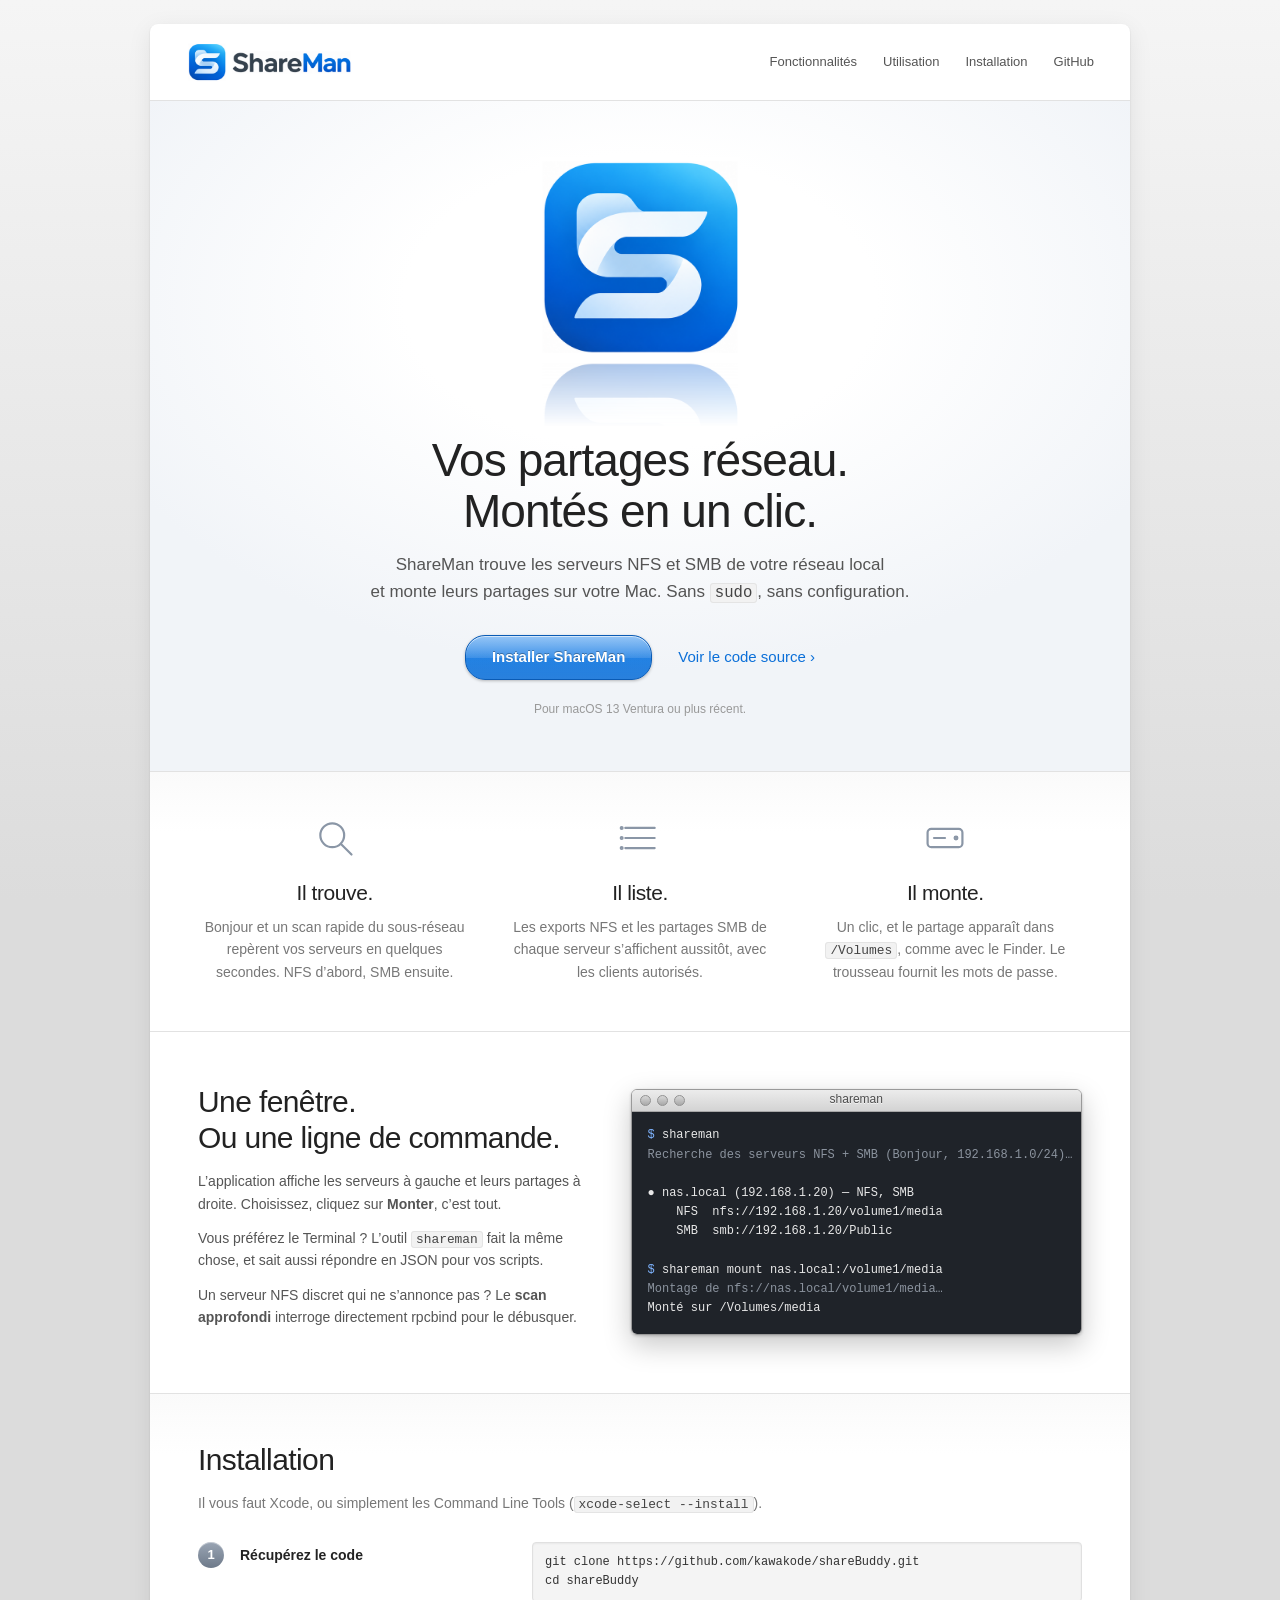
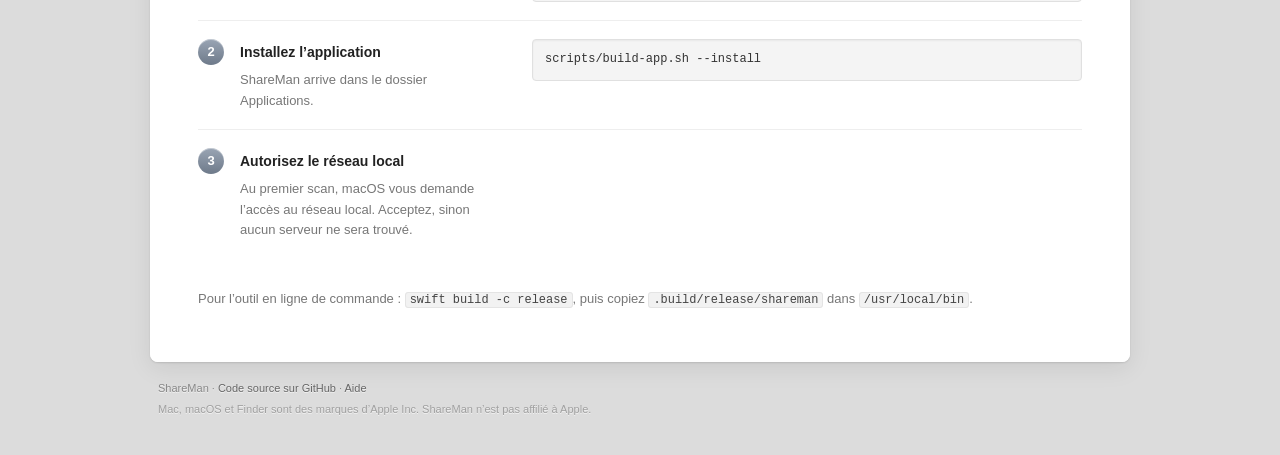
==== docs/index.html @ 9c816a16 "Add README redesign, project website and branding assets - README rewritten: logo header, short feat" ====
<!doctype html>
<html lang="fr">
<head>
  <meta charset="utf-8">
  <meta name="viewport" content="width=device-width, initial-scale=1">
  <title>ShareMan · Vos partages réseau sur Mac</title>
  <meta name="description" content="ShareMan trouve les partages NFS et SMB de votre réseau local et les monte sur votre Mac en un clic.">
  <link rel="icon" type="image/png" href="images/favicon.png">
  <link rel="apple-touch-icon" href="images/apple-touch-icon.png">
  <link rel="stylesheet" href="style.css">
</head>
<body>
  <div class="sheet">

    <header class="topbar">
      <a class="brand" href="#"><img src="images/shareman-logo.png" alt="ShareMan" width="168" height="40"></a>
      <nav>
        <a href="#fonctionnalites">Fonctionnalités</a>
        <a href="#utilisation">Utilisation</a>
        <a href="#installation">Installation</a>
        <a href="https://github.com/kawakode/shareBuddy">GitHub</a>
      </nav>
    </header>

    <section class="hero">
      <div class="icon-stage">
        <img class="icon" src="images/shareman-icon.png" alt="" width="200" height="200">
        <img class="icon reflection" src="images/shareman-icon.png" alt="" width="200" height="200" aria-hidden="true">
      </div>
      <h1>Vos partages réseau.<br>Montés en un clic.</h1>
      <p class="lead">ShareMan trouve les serveurs NFS et SMB de votre réseau local <br class="wide">et monte leurs partages sur votre Mac. Sans <code>sudo</code>, sans configuration.</p>
      <p class="actions">
        <a class="button" href="#installation">Installer ShareMan</a>
        <a class="more" href="https://github.com/kawakode/shareBuddy">Voir le code source ›</a>
      </p>
      <p class="requirements">Pour macOS 13 Ventura ou plus récent.</p>
    </section>

    <section id="fonctionnalites" class="features">
      <article>
        <svg viewBox="0 0 48 48" aria-hidden="true"><circle cx="21" cy="21" r="13"/><path d="M30.5 30.5 42 42"/></svg>
        <h2>Il trouve.</h2>
        <p>Bonjour et un scan rapide du sous-réseau repèrent vos serveurs en quelques secondes. NFS d’abord, SMB ensuite.</p>
      </article>
      <article>
        <svg viewBox="0 0 48 48" aria-hidden="true"><path d="M8 13h32M8 24h32M8 35h32"/><circle cx="4" cy="13" r="1"/><circle cx="4" cy="24" r="1"/><circle cx="4" cy="35" r="1"/></svg>
        <h2>Il liste.</h2>
        <p>Les exports NFS et les partages SMB de chaque serveur s’affichent aussitôt, avec les clients autorisés.</p>
      </article>
      <article>
        <svg viewBox="0 0 48 48" aria-hidden="true"><rect x="5" y="14" width="38" height="20" rx="4"/><path d="M12 24h12"/><circle cx="36" cy="24" r="1.5"/></svg>
        <h2>Il monte.</h2>
        <p>Un clic, et le partage apparaît dans <code>/Volumes</code>, comme avec le Finder. Le trousseau fournit les mots de passe.</p>
      </article>
    </section>

    <section id="utilisation" class="usage">
      <div class="usage-text">
        <h2>Une fenêtre. <br>Ou une ligne de commande.</h2>
        <p>L’application affiche les serveurs à gauche et leurs partages à droite. Choisissez, cliquez sur <strong>Monter</strong>, c’est tout.</p>
        <p>Vous préférez le Terminal&nbsp;? L’outil <code>shareman</code> fait la même chose, et sait aussi répondre en JSON pour vos scripts.</p>
        <p>Un serveur NFS discret qui ne s’annonce pas&nbsp;? Le <strong>scan approfondi</strong> interroge directement rpcbind pour le débusquer.</p>
      </div>
      <figure class="terminal" aria-label="Exemple dans le Terminal">
        <div class="titlebar"><span></span><span></span><span></span><b>shareman</b></div>
<pre><span class="prompt">$</span> shareman
<span class="dim">Recherche des serveurs NFS + SMB (Bonjour, 192.168.1.0/24)…</span>

● nas.local (192.168.1.20) — NFS, SMB
    NFS  nfs://192.168.1.20/volume1/media
    SMB  smb://192.168.1.20/Public

<span class="prompt">$</span> shareman mount nas.local:/volume1/media
<span class="dim">Montage de nfs://nas.local/volume1/media…</span>
Monté sur /Volumes/media</pre>
      </figure>
    </section>

    <section id="installation" class="install">
      <h2>Installation</h2>
      <p class="sub">Il vous faut Xcode, ou simplement les Command Line Tools (<code>xcode-select --install</code>).</p>
      <ol>
        <li>
          <h3>Récupérez le code</h3>
          <pre>git clone https://github.com/kawakode/shareBuddy.git
cd shareBuddy</pre>
        </li>
        <li>
          <h3>Installez l’application</h3>
          <pre>scripts/build-app.sh --install</pre>
          <p>ShareMan arrive dans le dossier Applications.</p>
        </li>
        <li>
          <h3>Autorisez le réseau local</h3>
          <p>Au premier scan, macOS vous demande l’accès au réseau local. Acceptez, sinon aucun serveur ne sera trouvé.</p>
        </li>
      </ol>
      <p class="cli-note">Pour l’outil en ligne de commande&nbsp;: <code>swift build -c release</code>, puis copiez <code>.build/release/shareman</code> dans <code>/usr/local/bin</code>.</p>
    </section>

  </div>

  <footer>
    <p>ShareMan · <a href="https://github.com/kawakode/shareBuddy">Code source sur GitHub</a> · <a href="https://github.com/kawakode/shareBuddy#problèmes-courants">Aide</a></p>
    <p class="legal">Mac, macOS et Finder sont des marques d’Apple Inc. ShareMan n’est pas affilié à Apple.</p>
  </footer>
</body>
</html>
---- docs/style.css ----
/* ShareMan — a simple page in the spirit of late-2000s Mac software sites:
   white sheet on soft grey, quiet typography, one glossy button, a reflection. */

:root {
  --text: #333;
  --muted: #777;
  --faint: #999;
  --rule: #e2e2e2;
  --blue: #0b6fd8;
  --blue-dark: #0a58b0;
  --sheet: #fff;
  --font: "Lucida Grande", "Lucida Sans Unicode", "Helvetica Neue", Helvetica, Arial, sans-serif;
  --display: "Helvetica Neue", Helvetica, Arial, sans-serif;
  --mono: Menlo, Monaco, "SF Mono", Consolas, monospace;
}

* { box-sizing: border-box; }

html { -webkit-text-size-adjust: 100%; }

body {
  margin: 0;
  padding: 24px 16px 0;
  font: 14px/1.6 var(--font);
  color: var(--text);
  background: #dcdcdc linear-gradient(#f5f5f5, #dcdcdc 900px) no-repeat;
  -webkit-font-smoothing: antialiased;
}

a { color: var(--blue); text-decoration: none; }
a:hover { text-decoration: underline; }

code {
  font: 0.92em var(--mono);
  color: #444;
  background: #f2f2f2;
  border: 1px solid #e4e4e4;
  border-radius: 3px;
  padding: 0 4px;
}

/* The white sheet */

.sheet {
  max-width: 980px;
  margin: 0 auto;
  background: var(--sheet);
  border-radius: 8px;
  box-shadow: 0 1px 2px rgba(0, 0, 0, 0.12), 0 6px 24px rgba(0, 0, 0, 0.08);
  overflow: hidden;
}

/* Top bar */

.topbar {
  display: flex;
  align-items: center;
  justify-content: space-between;
  flex-wrap: wrap;
  gap: 8px 24px;
  padding: 18px 36px;
  border-bottom: 1px solid var(--rule);
}

.brand img { display: block; height: 40px; width: auto; }

.topbar nav { display: flex; flex-wrap: wrap; gap: 4px 26px; font-size: 13px; }
.topbar nav a { color: #555; }
.topbar nav a:hover { color: var(--blue); text-decoration: none; }

/* Hero */

.hero {
  text-align: center;
  padding: 56px 24px 52px;
  background: radial-gradient(ellipse 60% 55% at 50% 30%, #fff 40%, #f1f4f8 100%);
}

.icon-stage {
  position: relative;
  width: 200px;
  height: 270px;
  margin: 0 auto 8px;
}

.icon { display: block; width: 200px; height: 200px; }

.reflection {
  transform: scaleY(-1);
  opacity: 0.35;
  -webkit-mask-image: linear-gradient(to top, #000 0%, transparent 34%);
          mask-image: linear-gradient(to top, #000 0%, transparent 34%);
  margin-top: 2px;
}

h1, h2 {
  font-family: var(--display);
  color: #222;
  letter-spacing: -0.02em;
}

h1 {
  margin: 0 0 16px;
  font-size: 46px;
  line-height: 1.1;
  font-weight: 300;
}

.lead {
  margin: 0 auto;
  max-width: 640px;
  font-size: 17px;
  line-height: 1.55;
  color: #555;
}

.actions {
  margin: 30px 0 0;
  display: flex;
  justify-content: center;
  align-items: center;
  flex-wrap: wrap;
  gap: 14px 26px;
}

/* The one glossy button */

.button {
  display: inline-block;
  padding: 9px 26px 10px;
  font-size: 15px;
  font-weight: bold;
  color: #fff;
  text-shadow: 0 -1px 0 rgba(0, 0, 0, 0.3);
  border: 1px solid #0a5bb5;
  border-radius: 20px;
  background:
    linear-gradient(rgba(255, 255, 255, 0.45), rgba(255, 255, 255, 0.12) 50%, rgba(255, 255, 255, 0) 51%, rgba(255, 255, 255, 0.12)),
    linear-gradient(#3d95ef, #0b6fd8);
  box-shadow: inset 0 1px 0 rgba(255, 255, 255, 0.6), 0 1px 3px rgba(0, 0, 0, 0.25);
}
.button:hover { text-decoration: none; filter: brightness(1.06); }
.button:active { filter: brightness(0.94); box-shadow: inset 0 1px 3px rgba(0, 0, 0, 0.3); }

.more { font-size: 15px; }

.requirements { margin: 20px 0 0; font-size: 12px; color: var(--faint); }

/* Three features */

.features {
  display: grid;
  grid-template-columns: repeat(3, minmax(0, 1fr));
  gap: 32px;
  padding: 44px 48px 48px;
  border-top: 1px solid var(--rule);
  background: linear-gradient(#fafafa, #fff 60px);
}

.features article { text-align: center; }

.features svg {
  width: 44px;
  height: 44px;
  fill: none;
  stroke: #8a96a6;
  stroke-width: 2.4;
  stroke-linecap: round;
  stroke-linejoin: round;
}

.features h2 { margin: 10px 0 6px; font-size: 21px; font-weight: 400; }
.features p { margin: 0 auto; max-width: 260px; color: var(--muted); }

/* App or Terminal */

.usage {
  display: grid;
  grid-template-columns: minmax(0, 1fr) minmax(0, 1.15fr);
  gap: 40px;
  align-items: center;
  padding: 52px 48px;
  border-top: 1px solid var(--rule);
}

.usage h2, .install h2 { margin: 0 0 14px; font-size: 30px; font-weight: 300; line-height: 1.2; }
.usage p { color: #555; margin: 0 0 12px; }

.terminal {
  margin: 0;
  border-radius: 6px;
  overflow: hidden;
  border: 1px solid #9a9a9a;
  box-shadow: 0 10px 28px rgba(0, 0, 0, 0.22), 0 1px 3px rgba(0, 0, 0, 0.2);
}

.titlebar {
  position: relative;
  height: 22px;
  background: linear-gradient(#ececec, #d3d3d3);
  border-bottom: 1px solid #a7a7a7;
  padding: 5px 8px;
  text-align: center;
}
.titlebar span {
  float: left;
  width: 11px;
  height: 11px;
  margin-right: 6px;
  border-radius: 50%;
  background: linear-gradient(#d7d7d7, #a9a9a9);
  border: 1px solid #929292;
}
.titlebar b {
  position: absolute;
  left: 0;
  right: 0;
  top: 2px;
  font: 12px var(--font);
  color: #4d4d4d;
  text-shadow: 0 1px 0 rgba(255, 255, 255, 0.7);
}

.terminal pre {
  margin: 0;
  padding: 14px 16px 16px;
  font: 12px/1.6 var(--mono);
  color: #e8e8e8;
  background: #1f2329;
  overflow-x: auto;
}
.terminal .prompt { color: #7fb4ff; }
.terminal .dim { color: #8b939e; }

/* Installation */

.install {
  padding: 48px 48px 52px;
  border-top: 1px solid var(--rule);
  background: linear-gradient(#fafafa, #fff 60px);
}
.install .sub { margin: 0 0 28px; color: var(--muted); }

.install ol {
  list-style: none;
  margin: 0;
  padding: 0;
  counter-reset: step;
}

.install li {
  counter-increment: step;
  position: relative;
  display: grid;
  grid-template-columns: minmax(0, 260px) minmax(0, 1fr);
  gap: 6px 32px;
  align-items: start;
  padding: 18px 0 18px 42px;
  border-top: 1px solid #eee;
}
.install li:first-child { border-top: 0; padding-top: 0; }
.install li:first-child::before { top: 0; }
.install li::before {
  content: counter(step);
  position: absolute;
  left: 0;
  top: 18px;
  width: 26px;
  height: 26px;
  border-radius: 50%;
  font: bold 13px/26px var(--font);
  text-align: center;
  color: #fff;
  background: linear-gradient(#9aa5b4, #6e7a8a);
  box-shadow: inset 0 1px 0 rgba(255, 255, 255, 0.4);
}

.install h3 { margin: 2px 0 0; font-size: 14px; color: #222; grid-column: 1; }
.install li p { margin: 0; color: var(--muted); font-size: 13px; grid-column: 1; }
.install li pre { grid-column: 2; grid-row: 1 / span 2; }

.install pre {
  margin: 0;
  padding: 10px 12px;
  font: 12px/1.6 var(--mono);
  color: #333;
  background: #f4f4f4;
  border: 1px solid #e0e0e0;
  border-radius: 4px;
  box-shadow: inset 0 1px 2px rgba(0, 0, 0, 0.05);
  overflow-x: auto;
}

.cli-note { margin: 30px 0 0; font-size: 13px; color: var(--muted); }

/* Footer */

footer {
  max-width: 980px;
  margin: 0 auto;
  padding: 18px 8px 32px;
  font-size: 11px;
  color: #888;
  text-shadow: 0 1px 0 rgba(255, 255, 255, 0.6);
}
footer p { margin: 0 0 4px; }
footer a { color: #666; }
footer .legal { color: #a0a0a0; }

/* Narrow screens */

@media (max-width: 760px) {
  body { padding-top: 0; }
  .sheet { border-radius: 0 0 8px 8px; margin: 0 -16px; }
  .topbar { padding: 14px 16px; justify-content: center; }
  .hero { padding: 40px 16px 44px; }
  h1 { font-size: 34px; }
  .lead { font-size: 16px; }
  br.wide { display: none; }
  .features, .usage, .install { padding-left: 16px; padding-right: 16px; }
  .features, .usage { grid-template-columns: 1fr; }
  .install li { grid-template-columns: minmax(0, 1fr); }
  .install li pre { grid-column: 1; grid-row: auto; }
  .usage h2 br { display: none; }
  footer { text-align: center; }
}
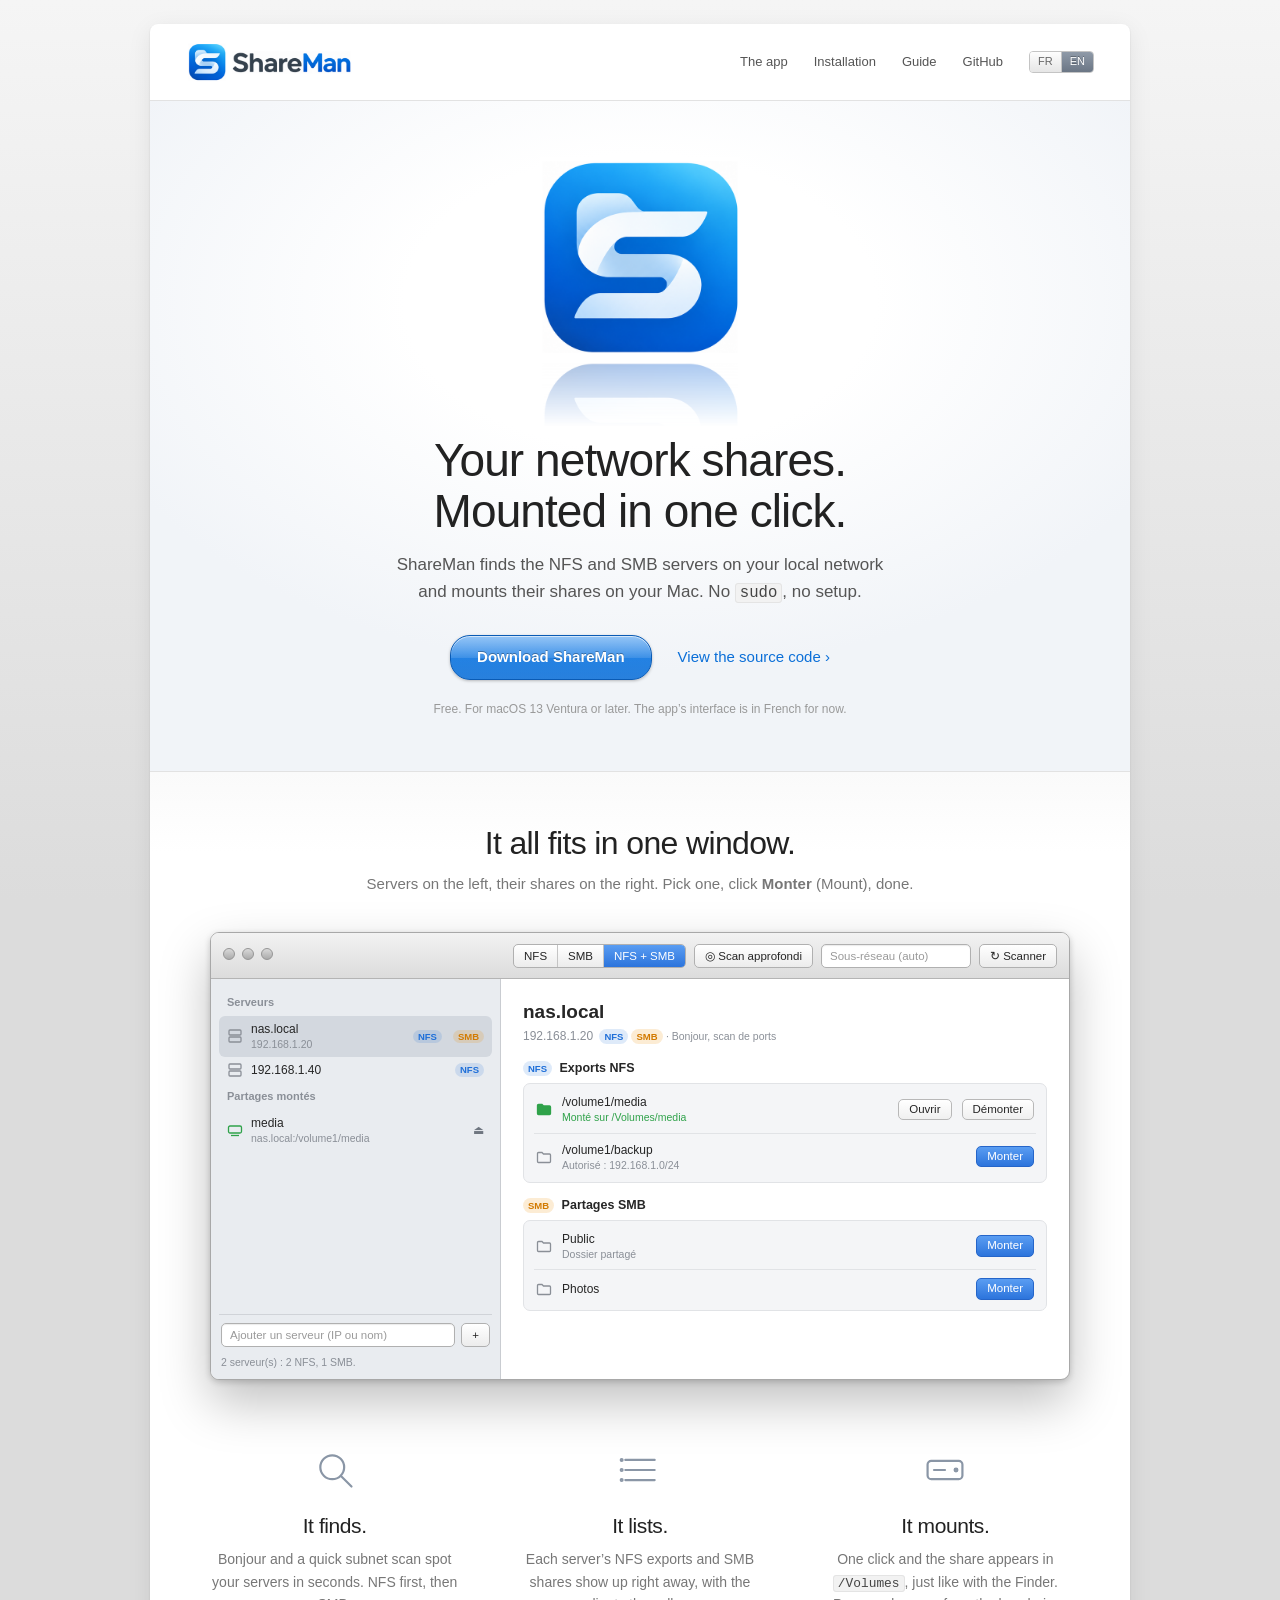
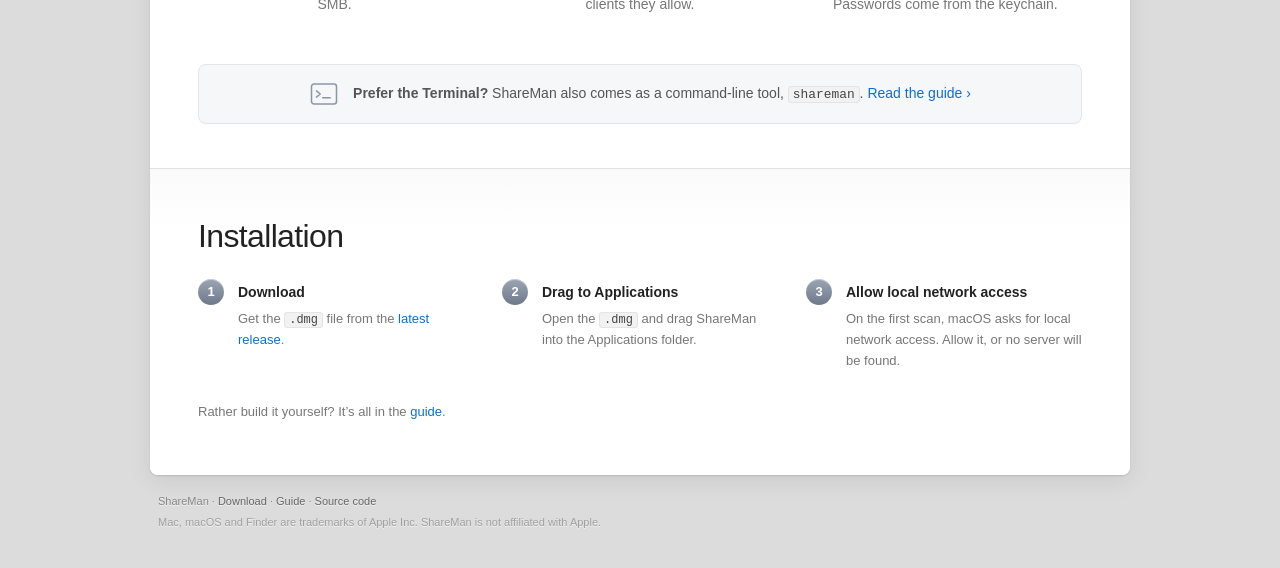
==== commit 1c32b17e: "Site: show the app first, add a bilingual guide, link downloads - Home page leads with an illustrati" ====
--- a/docs/index.html
+++ b/docs/index.html
@@ -1,24 +1,26 @@
 <!doctype html>
-<html lang="fr">
+<html lang="fr" data-title-fr="ShareMan · Vos partages réseau sur Mac" data-title-en="ShareMan · Your network shares on the Mac">
 <head>
   <meta charset="utf-8">
   <meta name="viewport" content="width=device-width, initial-scale=1">
-  <title>ShareMan · Vos partages réseau sur Mac</title>
-  <meta name="description" content="ShareMan trouve les partages NFS et SMB de votre réseau local et les monte sur votre Mac en un clic.">
+  <title>ShareMan</title>
+  <meta name="description" content="ShareMan trouve les partages NFS et SMB de votre réseau local et les monte sur votre Mac en un clic. ShareMan finds the NFS and SMB shares on your local network and mounts them on your Mac in one click.">
   <link rel="icon" type="image/png" href="images/favicon.png">
   <link rel="apple-touch-icon" href="images/apple-touch-icon.png">
   <link rel="stylesheet" href="style.css">
+  <script src="site.js"></script>
 </head>
 <body>
   <div class="sheet">
 
     <header class="topbar">
-      <a class="brand" href="#"><img src="images/shareman-logo.png" alt="ShareMan" width="168" height="40"></a>
+      <a class="brand" href="./"><img src="images/shareman-logo.png" alt="ShareMan" width="168" height="40"></a>
       <nav>
-        <a href="#fonctionnalites">Fonctionnalités</a>
-        <a href="#utilisation">Utilisation</a>
+        <a href="#interface"><span lang="fr">L’application</span><span lang="en">The app</span></a>
         <a href="#installation">Installation</a>
+        <a href="guide.html"><span lang="fr">Guide</span><span lang="en">Guide</span></a>
         <a href="https://github.com/kawakode/shareBuddy">GitHub</a>
+        <span class="lang-switch"><a href="#" data-set-lang="fr" hreflang="fr">FR</a><a href="#" data-set-lang="en" hreflang="en">EN</a></span>
       </nav>
     </header>
 
@@ -27,82 +29,155 @@
         <img class="icon" src="images/shareman-icon.png" alt="" width="200" height="200">
         <img class="icon reflection" src="images/shareman-icon.png" alt="" width="200" height="200" aria-hidden="true">
       </div>
-      <h1>Vos partages réseau.<br>Montés en un clic.</h1>
-      <p class="lead">ShareMan trouve les serveurs NFS et SMB de votre réseau local <br class="wide">et monte leurs partages sur votre Mac. Sans <code>sudo</code>, sans configuration.</p>
+      <h1 lang="fr">Vos partages réseau.<br>Montés en un clic.</h1>
+      <h1 lang="en">Your network shares.<br>Mounted in one click.</h1>
+      <p class="lead" lang="fr">ShareMan trouve les serveurs NFS et SMB de votre réseau local <br class="wide">et monte leurs partages sur votre Mac. Sans <code>sudo</code>, sans configuration.</p>
+      <p class="lead" lang="en">ShareMan finds the NFS and SMB servers on your local network <br class="wide">and mounts their shares on your Mac. No <code>sudo</code>, no setup.</p>
       <p class="actions">
-        <a class="button" href="#installation">Installer ShareMan</a>
-        <a class="more" href="https://github.com/kawakode/shareBuddy">Voir le code source ›</a>
+        <a class="button" href="https://github.com/kawakode/shareBuddy/releases/latest"><span lang="fr">Télécharger ShareMan</span><span lang="en">Download ShareMan</span></a>
+        <a class="more" href="https://github.com/kawakode/shareBuddy"><span lang="fr">Voir le code source ›</span><span lang="en">View the source code ›</span></a>
       </p>
-      <p class="requirements">Pour macOS 13 Ventura ou plus récent.</p>
+      <p class="requirements" lang="fr">Gratuit. Pour macOS 13 Ventura ou plus récent.</p>
+      <p class="requirements" lang="en">Free. For macOS 13 Ventura or later. The app’s interface is in French for now.</p>
     </section>
 
-    <section id="fonctionnalites" class="features">
+    <section id="interface" class="showcase">
+      <h2 lang="fr">Tout tient dans une fenêtre.</h2>
+      <h2 lang="en">It all fits in one window.</h2>
+      <p class="sub" lang="fr">Les serveurs à gauche, leurs partages à droite. Choisissez, cliquez sur <strong>Monter</strong>, c’est tout.</p>
+      <p class="sub" lang="en">Servers on the left, their shares on the right. Pick one, click <strong>Monter</strong> (Mount), done.</p>
+
+      <div class="app-frame" role="img" aria-label="ShareMan">
+        <div class="app-window" aria-hidden="true">
+          <div class="app-toolbar">
+            <span class="dots"><i></i><i></i><i></i></span>
+            <span class="tb-spacer"></span>
+            <span class="segmented"><b>NFS</b><b>SMB</b><b class="on">NFS + SMB</b></span>
+            <span class="tb-button">◎ Scan approfondi</span>
+            <span class="tb-field">Sous-réseau (auto)</span>
+            <span class="tb-button">↻ Scanner</span>
+          </div>
+          <div class="app-body">
+            <div class="app-sidebar">
+              <div class="sb-section">Serveurs</div>
+              <div class="sb-row selected">
+                <svg viewBox="0 0 16 16"><rect x="2" y="2" width="12" height="5" rx="1"/><rect x="2" y="9" width="12" height="5" rx="1"/></svg>
+                <span class="sb-name">nas.local<small>192.168.1.20</small></span>
+                <em class="badge nfs">NFS</em><em class="badge smb">SMB</em>
+              </div>
+              <div class="sb-row">
+                <svg viewBox="0 0 16 16"><rect x="2" y="2" width="12" height="5" rx="1"/><rect x="2" y="9" width="12" height="5" rx="1"/></svg>
+                <span class="sb-name">192.168.1.40</span>
+                <em class="badge nfs">NFS</em>
+              </div>
+              <div class="sb-section">Partages montés</div>
+              <div class="sb-row">
+                <svg class="green" viewBox="0 0 16 16"><rect x="1.5" y="4" width="13" height="7" rx="1.5"/><path d="M4 13.5h8"/></svg>
+                <span class="sb-name">media<small>nas.local:/volume1/media</small></span>
+                <span class="sb-icons">⏏</span>
+              </div>
+              <div class="sb-bottom">
+                <span class="sb-add"><span class="tb-field">Ajouter un serveur (IP ou nom)</span><span class="tb-button">+</span></span>
+                <span class="sb-status">2 serveur(s) : 2 NFS, 1 SMB.</span>
+              </div>
+            </div>
+            <div class="app-detail">
+              <div class="d-title">nas.local</div>
+              <div class="d-meta">192.168.1.20 <em class="badge nfs">NFS</em><em class="badge smb">SMB</em> <small>· Bonjour, scan de ports</small></div>
+
+              <div class="d-group">
+                <div class="d-label"><em class="badge nfs">NFS</em> Exports NFS</div>
+                <div class="d-box">
+                  <div class="d-row">
+                    <svg class="green filled" viewBox="0 0 16 16"><path d="M1.5 4.5a1 1 0 0 1 1-1h3.5l1.5 1.5h6a1 1 0 0 1 1 1v6.5a1 1 0 0 1-1 1h-11a1 1 0 0 1-1-1z"/></svg>
+                    <span class="d-path">/volume1/media<small class="green">Monté sur /Volumes/media</small></span>
+                    <span class="btn">Ouvrir</span><span class="btn">Démonter</span>
+                  </div>
+                  <div class="d-row">
+                    <svg viewBox="0 0 16 16"><path d="M1.5 4.5a1 1 0 0 1 1-1h3.5l1.5 1.5h6a1 1 0 0 1 1 1v6.5a1 1 0 0 1-1 1h-11a1 1 0 0 1-1-1z"/></svg>
+                    <span class="d-path">/volume1/backup<small>Autorisé : 192.168.1.0/24</small></span>
+                    <span class="btn primary">Monter</span>
+                  </div>
+                </div>
+              </div>
+
+              <div class="d-group">
+                <div class="d-label"><em class="badge smb">SMB</em> Partages SMB</div>
+                <div class="d-box">
+                  <div class="d-row">
+                    <svg viewBox="0 0 16 16"><path d="M1.5 4.5a1 1 0 0 1 1-1h3.5l1.5 1.5h6a1 1 0 0 1 1 1v6.5a1 1 0 0 1-1 1h-11a1 1 0 0 1-1-1z"/></svg>
+                    <span class="d-path">Public<small>Dossier partagé</small></span>
+                    <span class="btn primary">Monter</span>
+                  </div>
+                  <div class="d-row">
+                    <svg viewBox="0 0 16 16"><path d="M1.5 4.5a1 1 0 0 1 1-1h3.5l1.5 1.5h6a1 1 0 0 1 1 1v6.5a1 1 0 0 1-1 1h-11a1 1 0 0 1-1-1z"/></svg>
+                    <span class="d-path">Photos</span>
+                    <span class="btn primary">Monter</span>
+                  </div>
+                </div>
+              </div>
+            </div>
+          </div>
+        </div>
+      </div>
+    </section>
+
+    <section class="features">
       <article>
         <svg viewBox="0 0 48 48" aria-hidden="true"><circle cx="21" cy="21" r="13"/><path d="M30.5 30.5 42 42"/></svg>
-        <h2>Il trouve.</h2>
-        <p>Bonjour et un scan rapide du sous-réseau repèrent vos serveurs en quelques secondes. NFS d’abord, SMB ensuite.</p>
+        <h2 lang="fr">Il trouve.</h2><h2 lang="en">It finds.</h2>
+        <p lang="fr">Bonjour et un scan rapide du sous-réseau repèrent vos serveurs en quelques secondes. NFS d’abord, SMB ensuite.</p>
+        <p lang="en">Bonjour and a quick subnet scan spot your servers in seconds. NFS first, then SMB.</p>
       </article>
       <article>
         <svg viewBox="0 0 48 48" aria-hidden="true"><path d="M8 13h32M8 24h32M8 35h32"/><circle cx="4" cy="13" r="1"/><circle cx="4" cy="24" r="1"/><circle cx="4" cy="35" r="1"/></svg>
-        <h2>Il liste.</h2>
-        <p>Les exports NFS et les partages SMB de chaque serveur s’affichent aussitôt, avec les clients autorisés.</p>
+        <h2 lang="fr">Il liste.</h2><h2 lang="en">It lists.</h2>
+        <p lang="fr">Les exports NFS et les partages SMB de chaque serveur s’affichent aussitôt, avec les clients autorisés.</p>
+        <p lang="en">Each server’s NFS exports and SMB shares show up right away, with the clients they allow.</p>
       </article>
       <article>
         <svg viewBox="0 0 48 48" aria-hidden="true"><rect x="5" y="14" width="38" height="20" rx="4"/><path d="M12 24h12"/><circle cx="36" cy="24" r="1.5"/></svg>
-        <h2>Il monte.</h2>
-        <p>Un clic, et le partage apparaît dans <code>/Volumes</code>, comme avec le Finder. Le trousseau fournit les mots de passe.</p>
+        <h2 lang="fr">Il monte.</h2><h2 lang="en">It mounts.</h2>
+        <p lang="fr">Un clic, et le partage apparaît dans <code>/Volumes</code>, comme avec le Finder. Le trousseau fournit les mots de passe.</p>
+        <p lang="en">One click and the share appears in <code>/Volumes</code>, just like with the Finder. Passwords come from the keychain.</p>
       </article>
     </section>
 
-    <section id="utilisation" class="usage">
-      <div class="usage-text">
-        <h2>Une fenêtre. <br>Ou une ligne de commande.</h2>
-        <p>L’application affiche les serveurs à gauche et leurs partages à droite. Choisissez, cliquez sur <strong>Monter</strong>, c’est tout.</p>
-        <p>Vous préférez le Terminal&nbsp;? L’outil <code>shareman</code> fait la même chose, et sait aussi répondre en JSON pour vos scripts.</p>
-        <p>Un serveur NFS discret qui ne s’annonce pas&nbsp;? Le <strong>scan approfondi</strong> interroge directement rpcbind pour le débusquer.</p>
-      </div>
-      <figure class="terminal" aria-label="Exemple dans le Terminal">
-        <div class="titlebar"><span></span><span></span><span></span><b>shareman</b></div>
-<pre><span class="prompt">$</span> shareman
-<span class="dim">Recherche des serveurs NFS + SMB (Bonjour, 192.168.1.0/24)…</span>
-
-● nas.local (192.168.1.20) — NFS, SMB
-    NFS  nfs://192.168.1.20/volume1/media
-    SMB  smb://192.168.1.20/Public
-
-<span class="prompt">$</span> shareman mount nas.local:/volume1/media
-<span class="dim">Montage de nfs://nas.local/volume1/media…</span>
-Monté sur /Volumes/media</pre>
-      </figure>
-    </section>
+    <aside class="cli-aside">
+      <svg viewBox="0 0 48 48" aria-hidden="true"><rect x="4" y="8" width="40" height="32" rx="4"/><path d="m12 19 6 5-6 5M22 30h12"/></svg>
+      <p lang="fr"><strong>Plutôt Terminal&nbsp;?</strong> ShareMan existe aussi en ligne de commande, avec <code>shareman</code>. <a href="guide.html#ligne-de-commande">Lire le guide ›</a></p>
+      <p lang="en"><strong>Prefer the Terminal?</strong> ShareMan also comes as a command-line tool, <code>shareman</code>. <a href="guide.html#ligne-de-commande">Read the guide ›</a></p>
+    </aside>
 
     <section id="installation" class="install">
       <h2>Installation</h2>
-      <p class="sub">Il vous faut Xcode, ou simplement les Command Line Tools (<code>xcode-select --install</code>).</p>
       <ol>
         <li>
-          <h3>Récupérez le code</h3>
-          <pre>git clone https://github.com/kawakode/shareBuddy.git
-cd shareBuddy</pre>
+          <h3 lang="fr">Téléchargez</h3><h3 lang="en">Download</h3>
+          <p lang="fr">Récupérez le fichier <code>.dmg</code> de la <a href="https://github.com/kawakode/shareBuddy/releases/latest">dernière version</a>.</p>
+          <p lang="en">Get the <code>.dmg</code> file from the <a href="https://github.com/kawakode/shareBuddy/releases/latest">latest release</a>.</p>
         </li>
         <li>
-          <h3>Installez l’application</h3>
-          <pre>scripts/build-app.sh --install</pre>
-          <p>ShareMan arrive dans le dossier Applications.</p>
+          <h3 lang="fr">Glissez dans Applications</h3><h3 lang="en">Drag to Applications</h3>
+          <p lang="fr">Ouvrez le <code>.dmg</code> et faites glisser ShareMan dans le dossier Applications.</p>
+          <p lang="en">Open the <code>.dmg</code> and drag ShareMan into the Applications folder.</p>
         </li>
         <li>
-          <h3>Autorisez le réseau local</h3>
-          <p>Au premier scan, macOS vous demande l’accès au réseau local. Acceptez, sinon aucun serveur ne sera trouvé.</p>
+          <h3 lang="fr">Autorisez le réseau local</h3><h3 lang="en">Allow local network access</h3>
+          <p lang="fr">Au premier scan, macOS demande l’accès au réseau local. Acceptez, sinon aucun serveur ne sera trouvé.</p>
+          <p lang="en">On the first scan, macOS asks for local network access. Allow it, or no server will be found.</p>
         </li>
       </ol>
-      <p class="cli-note">Pour l’outil en ligne de commande&nbsp;: <code>swift build -c release</code>, puis copiez <code>.build/release/shareman</code> dans <code>/usr/local/bin</code>.</p>
+      <p class="cli-note" lang="fr">Vous préférez compiler vous-même&nbsp;? Tout est expliqué dans le <a href="guide.html#installation">guide</a>.</p>
+      <p class="cli-note" lang="en">Rather build it yourself? It’s all in the <a href="guide.html#installation">guide</a>.</p>
     </section>
 
   </div>
 
   <footer>
-    <p>ShareMan · <a href="https://github.com/kawakode/shareBuddy">Code source sur GitHub</a> · <a href="https://github.com/kawakode/shareBuddy#problèmes-courants">Aide</a></p>
-    <p class="legal">Mac, macOS et Finder sont des marques d’Apple Inc. ShareMan n’est pas affilié à Apple.</p>
+    <p>ShareMan · <a href="https://github.com/kawakode/shareBuddy/releases/latest"><span lang="fr">Télécharger</span><span lang="en">Download</span></a> · <a href="guide.html">Guide</a> · <a href="https://github.com/kawakode/shareBuddy"><span lang="fr">Code source</span><span lang="en">Source code</span></a></p>
+    <p class="legal" lang="fr">Mac, macOS et Finder sont des marques d’Apple Inc. ShareMan n’est pas affilié à Apple.</p>
+    <p class="legal" lang="en">Mac, macOS and Finder are trademarks of Apple Inc. ShareMan is not affiliated with Apple.</p>
   </footer>
 </body>
 </html>
--- a/docs/style.css
+++ b/docs/style.css
@@ -16,6 +16,10 @@
 
 * { box-sizing: border-box; }
 
+/* Bilingual: elements tagged lang="fr" / lang="en" show only in their language. */
+html[lang="fr"] [lang="en"],
+html[lang="en"] [lang="fr"] { display: none !important; }
+
 html { -webkit-text-size-adjust: 100%; }
 
 body {
@@ -64,9 +68,29 @@
 
 .brand img { display: block; height: 40px; width: auto; }
 
-.topbar nav { display: flex; flex-wrap: wrap; gap: 4px 26px; font-size: 13px; }
+.topbar nav { display: flex; flex-wrap: wrap; align-items: center; gap: 4px 26px; font-size: 13px; }
 .topbar nav a { color: #555; }
 .topbar nav a:hover { color: var(--blue); text-decoration: none; }
+
+.lang-switch {
+  display: inline-flex;
+  border: 1px solid #c4c4c4;
+  border-radius: 4px;
+  overflow: hidden;
+  box-shadow: 0 1px 0 rgba(255, 255, 255, 0.8), inset 0 1px 0 #fff;
+  font-size: 11px;
+}
+.topbar nav .lang-switch a {
+  padding: 1px 8px;
+  color: #666;
+  background: linear-gradient(#fdfdfd, #e6e6e6);
+}
+.topbar nav .lang-switch a + a { border-left: 1px solid #c4c4c4; }
+.topbar nav .lang-switch a.current {
+  color: #fff;
+  text-shadow: 0 -1px 0 rgba(0, 0, 0, 0.3);
+  background: linear-gradient(#8f9aa8, #6b7685);
+}
 
 /* Hero */
 
@@ -172,65 +196,152 @@
 .features h2 { margin: 10px 0 6px; font-size: 21px; font-weight: 400; }
 .features p { margin: 0 auto; max-width: 260px; color: var(--muted); }
 
-/* App or Terminal */
-
-.usage {
-  display: grid;
-  grid-template-columns: minmax(0, 1fr) minmax(0, 1.15fr);
-  gap: 40px;
+/* The app, shown first */
+
+.showcase {
+  text-align: center;
+  padding: 52px 40px 60px;
+  border-top: 1px solid var(--rule);
+  background: linear-gradient(#fafafa, #fff 80px);
+}
+.showcase h2, .install h2 { margin: 0 0 10px; font-size: 32px; font-weight: 300; line-height: 1.2; }
+.showcase .sub { margin: 0 auto 36px; max-width: 560px; color: var(--muted); font-size: 15px; }
+
+/* The window is drawn at a fixed size; site.js scales it down on narrow screens. */
+.app-frame { position: relative; text-align: left; }
+.app-window {
+  width: 860px;
+  margin: 0 auto;
+  transform-origin: top left;
+  font: 12px/1.35 -apple-system, "Helvetica Neue", Helvetica, Arial, sans-serif;
+  color: #262626;
+  background: #fff;
+  border: 1px solid #a8a8a8;
+  border-radius: 9px;
+  overflow: hidden;
+  box-shadow: 0 22px 50px rgba(0, 0, 0, 0.25), 0 2px 6px rgba(0, 0, 0, 0.18);
+}
+@media (max-width: 940px) { .app-window { margin: 0; } }
+
+.app-toolbar {
+  display: flex;
   align-items: center;
-  padding: 52px 48px;
-  border-top: 1px solid var(--rule);
-}
-
-.usage h2, .install h2 { margin: 0 0 14px; font-size: 30px; font-weight: 300; line-height: 1.2; }
-.usage p { color: #555; margin: 0 0 12px; }
-
-.terminal {
-  margin: 0;
+  gap: 8px;
+  height: 46px;
+  padding: 0 12px;
+  background: linear-gradient(#f2f2f2, #dcdcdc);
+  border-bottom: 1px solid #b4b4b4;
+}
+.dots i {
+  display: inline-block;
+  width: 12px;
+  height: 12px;
+  margin-right: 7px;
+  border-radius: 50%;
+  background: linear-gradient(#d9d9d9, #ababab);
+  border: 1px solid #959595;
+}
+.tb-spacer { flex: 1; }
+.segmented, .tb-button, .tb-field {
+  height: 24px;
+  line-height: 22px;
+  border: 1px solid #b0b0b0;
+  border-radius: 5px;
+  font-size: 11.5px;
+}
+.segmented { display: inline-flex; overflow: hidden; background: linear-gradient(#fff, #ececec); }
+.segmented b { font-weight: 400; padding: 0 10px; }
+.segmented b + b { border-left: 1px solid #c4c4c4; }
+.segmented b.on { color: #fff; background: linear-gradient(#5a9df2, #2c74dc); }
+.tb-button { padding: 0 10px; background: linear-gradient(#fff, #ececec); white-space: nowrap; }
+.tb-field { padding: 0 8px; width: 150px; color: #9a9a9a; background: #fff; box-shadow: inset 0 1px 1px rgba(0, 0, 0, 0.08); }
+
+.app-body { display: flex; height: 400px; }
+
+.app-sidebar {
+  display: flex;
+  flex-direction: column;
+  width: 290px;
+  padding: 10px 8px 0;
+  background: #e9ecf0;
+  border-right: 1px solid #c9ccd1;
+}
+.sb-section { margin: 6px 8px 4px; font-size: 11px; font-weight: 600; color: #8a8f97; }
+.sb-section + .sb-row { margin-top: 2px; }
+.sb-row {
+  display: flex;
+  align-items: center;
+  gap: 8px;
+  padding: 5px 8px;
   border-radius: 6px;
-  overflow: hidden;
-  border: 1px solid #9a9a9a;
-  box-shadow: 0 10px 28px rgba(0, 0, 0, 0.22), 0 1px 3px rgba(0, 0, 0, 0.2);
-}
-
-.titlebar {
-  position: relative;
-  height: 22px;
-  background: linear-gradient(#ececec, #d3d3d3);
-  border-bottom: 1px solid #a7a7a7;
-  padding: 5px 8px;
-  text-align: center;
-}
-.titlebar span {
-  float: left;
-  width: 11px;
-  height: 11px;
-  margin-right: 6px;
-  border-radius: 50%;
-  background: linear-gradient(#d7d7d7, #a9a9a9);
-  border: 1px solid #929292;
-}
-.titlebar b {
-  position: absolute;
-  left: 0;
-  right: 0;
-  top: 2px;
-  font: 12px var(--font);
-  color: #4d4d4d;
-  text-shadow: 0 1px 0 rgba(255, 255, 255, 0.7);
-}
-
-.terminal pre {
-  margin: 0;
-  padding: 14px 16px 16px;
-  font: 12px/1.6 var(--mono);
-  color: #e8e8e8;
-  background: #1f2329;
-  overflow-x: auto;
-}
-.terminal .prompt { color: #7fb4ff; }
-.terminal .dim { color: #8b939e; }
+}
+.sb-row.selected { background: #d3d8df; }
+.sb-row svg, .d-row svg { width: 16px; height: 16px; flex: none; fill: none; stroke: #8a8f97; stroke-width: 1.3; }
+svg.green { stroke: #2fa24a; }
+svg.filled { fill: #2fa24a; }
+.sb-name { flex: 1; min-width: 0; white-space: nowrap; overflow: hidden; text-overflow: ellipsis; }
+.sb-name small, .d-path small { display: block; font-size: 10.5px; color: #8a8f97; }
+.d-path small.green { color: #2fa24a; }
+.sb-icons { color: #6f7680; }
+.sb-bottom { margin-top: auto; padding: 8px 2px 10px; border-top: 1px solid #d0d3d8; }
+.sb-add { display: flex; gap: 6px; }
+.sb-add .tb-field { flex: 1; }
+.sb-status { display: block; margin-top: 8px; font-size: 10.5px; color: #8a8f97; }
+
+.badge {
+  flex: none;
+  font: 600 9.5px/1 -apple-system, "Helvetica Neue", Helvetica, Arial, sans-serif;
+  font-style: normal;
+  padding: 2px 5px;
+  border-radius: 8px;
+  margin-left: 3px;
+}
+.badge.nfs { color: #1f6fd8; background: rgba(31, 111, 216, 0.15); }
+.badge.smb { color: #d27a00; background: rgba(240, 140, 0, 0.17); }
+
+.app-detail { flex: 1; padding: 20px 22px; overflow: hidden; }
+.d-title { font-size: 19px; font-weight: 600; }
+.d-meta { margin: 3px 0 16px; color: #8a8f97; }
+.d-meta small { font-size: 10.5px; }
+.d-group { margin-bottom: 14px; }
+.d-label { margin: 0 0 6px; font-weight: 600; font-size: 12.5px; }
+.d-label .badge { margin: 0 4px 0 0; }
+.d-box { padding: 2px 10px; background: #f4f5f7; border: 1px solid #e1e3e6; border-radius: 7px; }
+.d-row { display: flex; align-items: center; gap: 10px; padding: 8px 2px; }
+.d-row + .d-row { border-top: 1px solid #e1e3e6; }
+.d-path { flex: 1; }
+.btn {
+  padding: 2px 10px;
+  font-size: 11.5px;
+  border: 1px solid #b8b8b8;
+  border-radius: 5px;
+  background: linear-gradient(#fff, #f0f0f0);
+}
+.btn.primary { color: #fff; border-color: #2565c9; background: linear-gradient(#5a9df2, #2c74dc); }
+
+/* Three features */
+
+.features { border-top: 0; background: #fff; padding-top: 8px; }
+
+/* Command line, as an aside */
+
+.cli-aside {
+  display: flex;
+  align-items: center;
+  justify-content: center;
+  gap: 14px;
+  margin: 0 48px 44px;
+  padding: 14px 20px;
+  background: #f6f7f9;
+  border: 1px solid #e3e5e8;
+  border-radius: 8px;
+  color: #555;
+}
+.cli-aside svg {
+  width: 30px; height: 30px; flex: none;
+  fill: none; stroke: #8a96a6; stroke-width: 2.4; stroke-linecap: round; stroke-linejoin: round;
+}
+.cli-aside p { margin: 0; }
 
 /* Installation */
 
@@ -239,32 +350,22 @@
   border-top: 1px solid var(--rule);
   background: linear-gradient(#fafafa, #fff 60px);
 }
-.install .sub { margin: 0 0 28px; color: var(--muted); }
 
 .install ol {
   list-style: none;
-  margin: 0;
+  margin: 24px 0 0;
   padding: 0;
+  display: grid;
+  grid-template-columns: repeat(3, minmax(0, 1fr));
+  gap: 28px;
   counter-reset: step;
 }
-
-.install li {
-  counter-increment: step;
-  position: relative;
-  display: grid;
-  grid-template-columns: minmax(0, 260px) minmax(0, 1fr);
-  gap: 6px 32px;
-  align-items: start;
-  padding: 18px 0 18px 42px;
-  border-top: 1px solid #eee;
-}
-.install li:first-child { border-top: 0; padding-top: 0; }
-.install li:first-child::before { top: 0; }
+.install li { counter-increment: step; position: relative; padding-left: 40px; }
 .install li::before {
   content: counter(step);
   position: absolute;
   left: 0;
-  top: 18px;
+  top: 0;
   width: 26px;
   height: 26px;
   border-radius: 50%;
@@ -274,24 +375,49 @@
   background: linear-gradient(#9aa5b4, #6e7a8a);
   box-shadow: inset 0 1px 0 rgba(255, 255, 255, 0.4);
 }
-
-.install h3 { margin: 2px 0 0; font-size: 14px; color: #222; grid-column: 1; }
-.install li p { margin: 0; color: var(--muted); font-size: 13px; grid-column: 1; }
-.install li pre { grid-column: 2; grid-row: 1 / span 2; }
-
-.install pre {
-  margin: 0;
-  padding: 10px 12px;
-  font: 12px/1.6 var(--mono);
-  color: #333;
-  background: #f4f4f4;
-  border: 1px solid #e0e0e0;
-  border-radius: 4px;
-  box-shadow: inset 0 1px 2px rgba(0, 0, 0, 0.05);
+.install h3 { margin: 2px 0 6px; font-size: 14px; color: #222; }
+.install li p { margin: 0; color: var(--muted); font-size: 13px; }
+
+.cli-note { margin: 30px 0 0; font-size: 13px; color: var(--muted); }
+
+/* Guide */
+
+.guide { display: grid; grid-template-columns: 200px minmax(0, 1fr); }
+.guide-nav {
+  padding: 32px 20px;
+  background: #f6f7f9;
+  border-right: 1px solid var(--rule);
+  font-size: 13px;
+}
+.guide-nav b { display: block; margin: 0 0 8px; font-size: 11px; color: var(--faint); text-transform: uppercase; letter-spacing: 0.06em; }
+.guide-nav ul { list-style: none; margin: 0; padding: 0; position: sticky; top: 20px; }
+.guide-nav li { margin: 0 0 6px; }
+.guide-nav a { color: #555; }
+.guide-body { padding: 36px 48px 48px; }
+.guide-body h1 { font-size: 34px; margin-bottom: 8px; }
+.guide-body > p.sub { margin: 0 0 8px; color: var(--muted); font-size: 15px; }
+.guide-body section { padding-top: 26px; }
+.guide-body h2 { margin: 0 0 10px; font-size: 24px; font-weight: 300; border-bottom: 1px solid var(--rule); padding-bottom: 6px; }
+.guide-body h3 { margin: 22px 0 6px; font-size: 14px; color: #222; }
+.guide-body p, .guide-body li { color: #444; }
+.guide-body ul { padding-left: 20px; }
+
+.guide-body pre {
+  margin: 10px 0 14px;
+  padding: 12px 14px;
+  font: 12px/1.65 var(--mono);
+  color: #e8e8e8;
+  background: #1f2329;
+  border-radius: 6px;
+  box-shadow: inset 0 1px 3px rgba(0, 0, 0, 0.4);
   overflow-x: auto;
 }
-
-.cli-note { margin: 30px 0 0; font-size: 13px; color: var(--muted); }
+.guide-body pre .c { color: #8b939e; }
+
+.guide-body table { width: 100%; border-collapse: collapse; margin: 10px 0 14px; font-size: 13px; }
+.guide-body th, .guide-body td { text-align: left; vertical-align: top; padding: 7px 10px; border-bottom: 1px solid #ececec; }
+.guide-body th { font-size: 11px; color: var(--faint); text-transform: uppercase; letter-spacing: 0.04em; background: #fafafa; }
+.guide-body td:first-child { white-space: nowrap; }
 
 /* Footer */
 
@@ -313,14 +439,18 @@
   body { padding-top: 0; }
   .sheet { border-radius: 0 0 8px 8px; margin: 0 -16px; }
   .topbar { padding: 14px 16px; justify-content: center; }
+  .topbar nav { justify-content: center; gap: 4px 18px; }
   .hero { padding: 40px 16px 44px; }
   h1 { font-size: 34px; }
   .lead { font-size: 16px; }
   br.wide { display: none; }
-  .features, .usage, .install { padding-left: 16px; padding-right: 16px; }
-  .features, .usage { grid-template-columns: 1fr; }
-  .install li { grid-template-columns: minmax(0, 1fr); }
-  .install li pre { grid-column: 1; grid-row: auto; }
-  .usage h2 br { display: none; }
+  .showcase { padding: 40px 16px 44px; }
+  .features, .install, .guide-body { padding-left: 16px; padding-right: 16px; }
+  .features, .install ol { grid-template-columns: minmax(0, 1fr); }
+  .cli-aside { margin: 0 16px 36px; align-items: flex-start; }
+  .guide { grid-template-columns: minmax(0, 1fr); }
+  .guide-nav { border-right: 0; border-bottom: 1px solid var(--rule); padding: 16px; }
+  .guide-nav ul { position: static; display: flex; flex-wrap: wrap; gap: 4px 16px; }
+  .guide-body td:first-child { white-space: normal; }
   footer { text-align: center; }
 }
